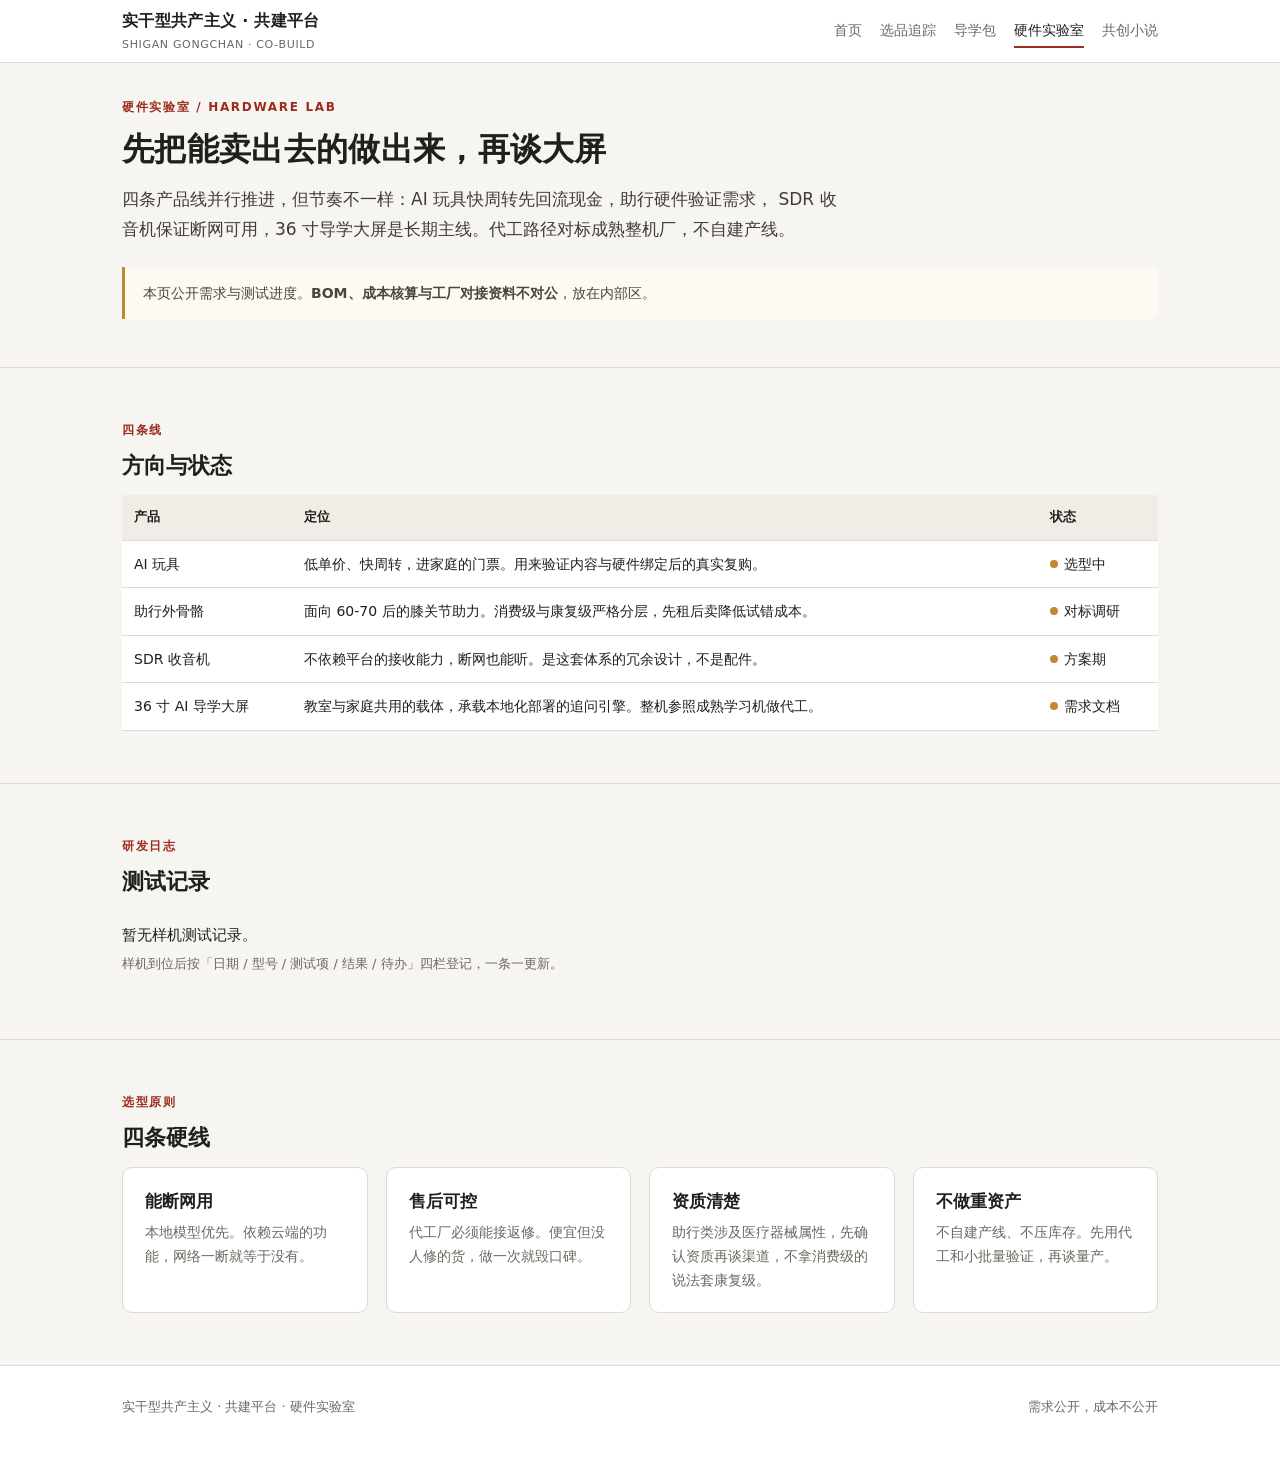
==== hardware-lab/index.html @ 9c9f32e4 "初始化站点集群：主官网 + 选品追踪 + 导学包 + 硬件实验室 + 共创小说" ====
<!doctype html>
<html lang="zh-CN">
<head>
<meta charset="utf-8">
<meta name="viewport" content="width=device-width, initial-scale=1">
<title>硬件实验室 · 实干型共产主义共建平台</title>
<meta name="description" content="自研硬件方向与样机测试日志：36 寸 AI 导学大屏、助行外骨骼、AI 玩具、SDR 收音机。">
<link rel="stylesheet" href="/assets/style.css">
</head>
<body>

<header class="topbar">
  <div class="topbar-inner">
    <a class="brand" href="/">实干型共产主义 · 共建平台<small>SHIGAN GONGCHAN · CO-BUILD</small></a>
    <nav class="nav">
      <a href="/">首页</a>
      <a href="/product-tracking/">选品追踪</a>
      <a href="/socratic-pbl/">导学包</a>
      <a href="/hardware-lab/" class="on">硬件实验室</a>
      <a href="/novel/">共创小说</a>
    </nav>
  </div>
</header>

<main>

<section class="tight">
  <div class="wrap">
    <p class="eyebrow">硬件实验室 / HARDWARE LAB</p>
    <h1>先把能卖出去的做出来，再谈大屏</h1>
    <p class="lede">
      四条产品线并行推进，但节奏不一样：AI 玩具快周转先回流现金，助行硬件验证需求，
      SDR 收音机保证断网可用，36 寸导学大屏是长期主线。代工路径对标成熟整机厂，不自建产线。
    </p>
    <p class="note soft">
      本页公开需求与测试进度。<strong>BOM、成本核算与工厂对接资料不对公</strong>，放在内部区。
    </p>
  </div>
</section>

<hr class="rule">

<section>
  <div class="wrap">
    <p class="eyebrow">四条线</p>
    <h2>方向与状态</h2>
    <table>
      <thead>
        <tr><th style="width:170px">产品</th><th>定位</th><th style="width:120px">状态</th></tr>
      </thead>
      <tbody>
        <tr>
          <td>AI 玩具</td>
          <td>低单价、快周转，进家庭的门票。用来验证内容与硬件绑定后的真实复购。</td>
          <td><span class="dot wait"></span>选型中</td>
        </tr>
        <tr>
          <td>助行外骨骼</td>
          <td>面向 60-70 后的膝关节助力。消费级与康复级严格分层，先租后卖降低试错成本。</td>
          <td><span class="dot wait"></span>对标调研</td>
        </tr>
        <tr>
          <td>SDR 收音机</td>
          <td>不依赖平台的接收能力，断网也能听。是这套体系的冗余设计，不是配件。</td>
          <td><span class="dot wait"></span>方案期</td>
        </tr>
        <tr>
          <td>36 寸 AI 导学大屏</td>
          <td>教室与家庭共用的载体，承载本地化部署的追问引擎。整机参照成熟学习机做代工。</td>
          <td><span class="dot wait"></span>需求文档</td>
        </tr>
      </tbody>
    </table>
  </div>
</section>

<hr class="rule">

<section>
  <div class="wrap">
    <p class="eyebrow">研发日志</p>
    <h2>测试记录</h2>
    <ul class="list">
      <li>
        暂无样机测试记录。
        <span class="k">样机到位后按「日期 / 型号 / 测试项 / 结果 / 待办」四栏登记，一条一更新。</span>
      </li>
    </ul>
  </div>
</section>

<hr class="rule">

<section>
  <div class="wrap">
    <p class="eyebrow">选型原则</p>
    <h2>四条硬线</h2>
    <div class="grid">
      <div class="card plain">
        <h3>能断网用</h3>
        <p>本地模型优先。依赖云端的功能，网络一断就等于没有。</p>
      </div>
      <div class="card plain">
        <h3>售后可控</h3>
        <p>代工厂必须能接返修。便宜但没人修的货，做一次就毁口碑。</p>
      </div>
      <div class="card plain">
        <h3>资质清楚</h3>
        <p>助行类涉及医疗器械属性，先确认资质再谈渠道，不拿消费级的说法套康复级。</p>
      </div>
      <div class="card plain">
        <h3>不做重资产</h3>
        <p>不自建产线、不压库存。先用代工和小批量验证，再谈量产。</p>
      </div>
    </div>
  </div>
</section>

</main>

<footer>
  <div class="wrap">
    <span>实干型共产主义 · 共建平台 · 硬件实验室</span>
    <span>需求公开，成本不公开</span>
  </div>
</footer>

</body>
</html>
---- assets/style.css ----
/* 实干型共产主义·共建平台 站点集群 共享样式 */
:root{
  --bg:#f7f5f1;
  --paper:#ffffff;
  --ink:#201f1d;
  --muted:#6d675f;
  --line:#e0d9ce;
  --accent:#9c2b1f;
  --green:#2f6b4f;
  --radius:10px;
  --max:1080px;
}
*{box-sizing:border-box;}
html{-webkit-text-size-adjust:100%;}
body{
  margin:0;
  background:var(--bg);
  color:var(--ink);
  font:16px/1.75 "PingFang SC","Microsoft YaHei","Source Han Sans SC","Hiragino Sans GB",system-ui,sans-serif;
}
a{color:var(--accent);text-decoration:none;}
a:hover{text-decoration:underline;}

/* 顶栏 */
.topbar{
  background:var(--paper);
  border-bottom:1px solid var(--line);
  position:sticky;top:0;z-index:20;
}
.topbar-inner{
  max-width:var(--max);margin:0 auto;padding:0 22px;
  display:flex;align-items:center;gap:26px;height:62px;flex-wrap:wrap;
}
.brand{font-weight:700;letter-spacing:.02em;color:var(--ink);font-size:16px;}
.brand small{display:block;font-weight:400;font-size:11px;color:var(--muted);letter-spacing:.06em;}
.nav{display:flex;gap:18px;flex-wrap:wrap;margin-left:auto;font-size:14px;}
.nav a{color:var(--muted);padding:4px 0;border-bottom:2px solid transparent;}
.nav a:hover{color:var(--ink);text-decoration:none;}
.nav a.on{color:var(--ink);border-bottom-color:var(--accent);}

/* 版心 */
.wrap{max-width:var(--max);margin:0 auto;padding:0 22px;}
section{padding:52px 0;}
section.tight{padding:34px 0;}
hr.rule{border:0;border-top:1px solid var(--line);margin:0;}

/* 标题 */
h1,h2,h3{font-family:"Songti SC","Source Han Serif SC","SimSun",serif;font-weight:600;line-height:1.35;margin:0 0 14px;}
h1{font-size:32px;letter-spacing:.01em;}
h2{font-size:22px;margin-top:0;}
h3{font-size:17px;font-family:inherit;font-weight:700;}
.eyebrow{
  font-size:12px;letter-spacing:.14em;color:var(--accent);
  text-transform:uppercase;margin:0 0 10px;font-weight:600;
}
.lede{font-size:17px;color:#403c36;margin:0 0 22px;max-width:720px;}

/* 首屏 */
.hero{
  background:var(--paper);
  border-bottom:1px solid var(--line);
  padding:64px 0 56px;
}
.hero h1{font-size:38px;max-width:820px;}
.hero .lede{font-size:18px;}

/* 卡片 */
.grid{display:grid;gap:18px;grid-template-columns:repeat(auto-fit,minmax(240px,1fr));}
.card{
  background:var(--paper);border:1px solid var(--line);border-radius:var(--radius);
  padding:22px 22px 20px;
}
.card:hover{border-color:#cfc6b7;}
.card h3{margin:0 0 8px;}
.card p{margin:0;color:var(--muted);font-size:14px;line-height:1.7;}
.card .go{display:inline-block;margin-top:14px;font-size:13px;color:var(--accent);}
.card.plain{cursor:default;}

/* 状态点 */
.dot{display:inline-block;width:8px;height:8px;border-radius:50%;margin-right:6px;vertical-align:1px;}
.dot.ok{background:var(--green);}
.dot.wait{background:#c08a2e;}

/* 标签 */
.tag{
  display:inline-block;font-size:11px;line-height:1;
  padding:5px 9px;border-radius:999px;border:1px solid var(--line);
  color:var(--muted);background:#fbfaf8;margin:0 6px 6px 0;white-space:nowrap;
}
.tag.hot{color:var(--accent);border-color:#e6c8c2;background:#fdf4f2;}
.tag.edu{color:var(--green);border-color:#c6dbcf;background:#f2f8f4;}

/* 列表 */
.list{list-style:none;padding:0;margin:0;}
.list li{padding:12px 0;border-bottom:1px solid var(--line);font-size:15px;}
.list li:last-child{border-bottom:0;}
.list .k{color:var(--muted);font-size:13px;display:block;margin-top:4px;}

/* 筛选栏 */
.filters{display:flex;gap:8px;flex-wrap:wrap;margin:0 0 26px;}
.chip{
  border:1px solid var(--line);background:var(--paper);color:var(--muted);
  font-size:13px;padding:7px 14px;border-radius:999px;cursor:pointer;
  font-family:inherit;
}
.chip:hover{border-color:#cfc6b7;color:var(--ink);}
.chip.on{background:var(--ink);border-color:var(--ink);color:#fff;}

/* 产品条目 */
.item{
  background:var(--paper);border:1px solid var(--line);border-radius:var(--radius);
  padding:20px 22px;margin-bottom:14px;
}
.item-head{display:flex;gap:12px;align-items:baseline;flex-wrap:wrap;}
.item-head h3{margin:0;font-size:17px;}
.price{font-size:14px;color:var(--accent);font-weight:600;margin-left:auto;}
.item p{margin:8px 0 0;color:#4a453f;font-size:14px;line-height:1.7;}
.item .meta{margin-top:10px;font-size:12px;color:var(--muted);}
.item .meta a{margin-right:12px;}

/* 表格 */
table{width:100%;border-collapse:collapse;font-size:14px;background:var(--paper);}
th,td{text-align:left;padding:11px 12px;border-bottom:1px solid var(--line);vertical-align:top;}
th{background:#f1ede6;font-weight:600;font-size:13px;}

/* 提示条 */
.note{
  border-left:3px solid var(--accent);background:#fdf7f5;
  padding:14px 18px;font-size:14px;color:#4a453f;border-radius:0 6px 6px 0;
}
.note.soft{border-left-color:#c08a2e;background:#fdfaf3;}

/* 页脚 */
footer{
  border-top:1px solid var(--line);background:var(--paper);
  padding:30px 0 40px;font-size:13px;color:var(--muted);
}
footer .wrap{display:flex;gap:16px;flex-wrap:wrap;justify-content:space-between;}

@media(max-width:720px){
  .hero h1{font-size:28px;}
  h1{font-size:25px;}
  .topbar-inner{height:auto;padding:12px 18px;gap:12px;}
  .nav{margin-left:0;}
  section{padding:36px 0;}
}
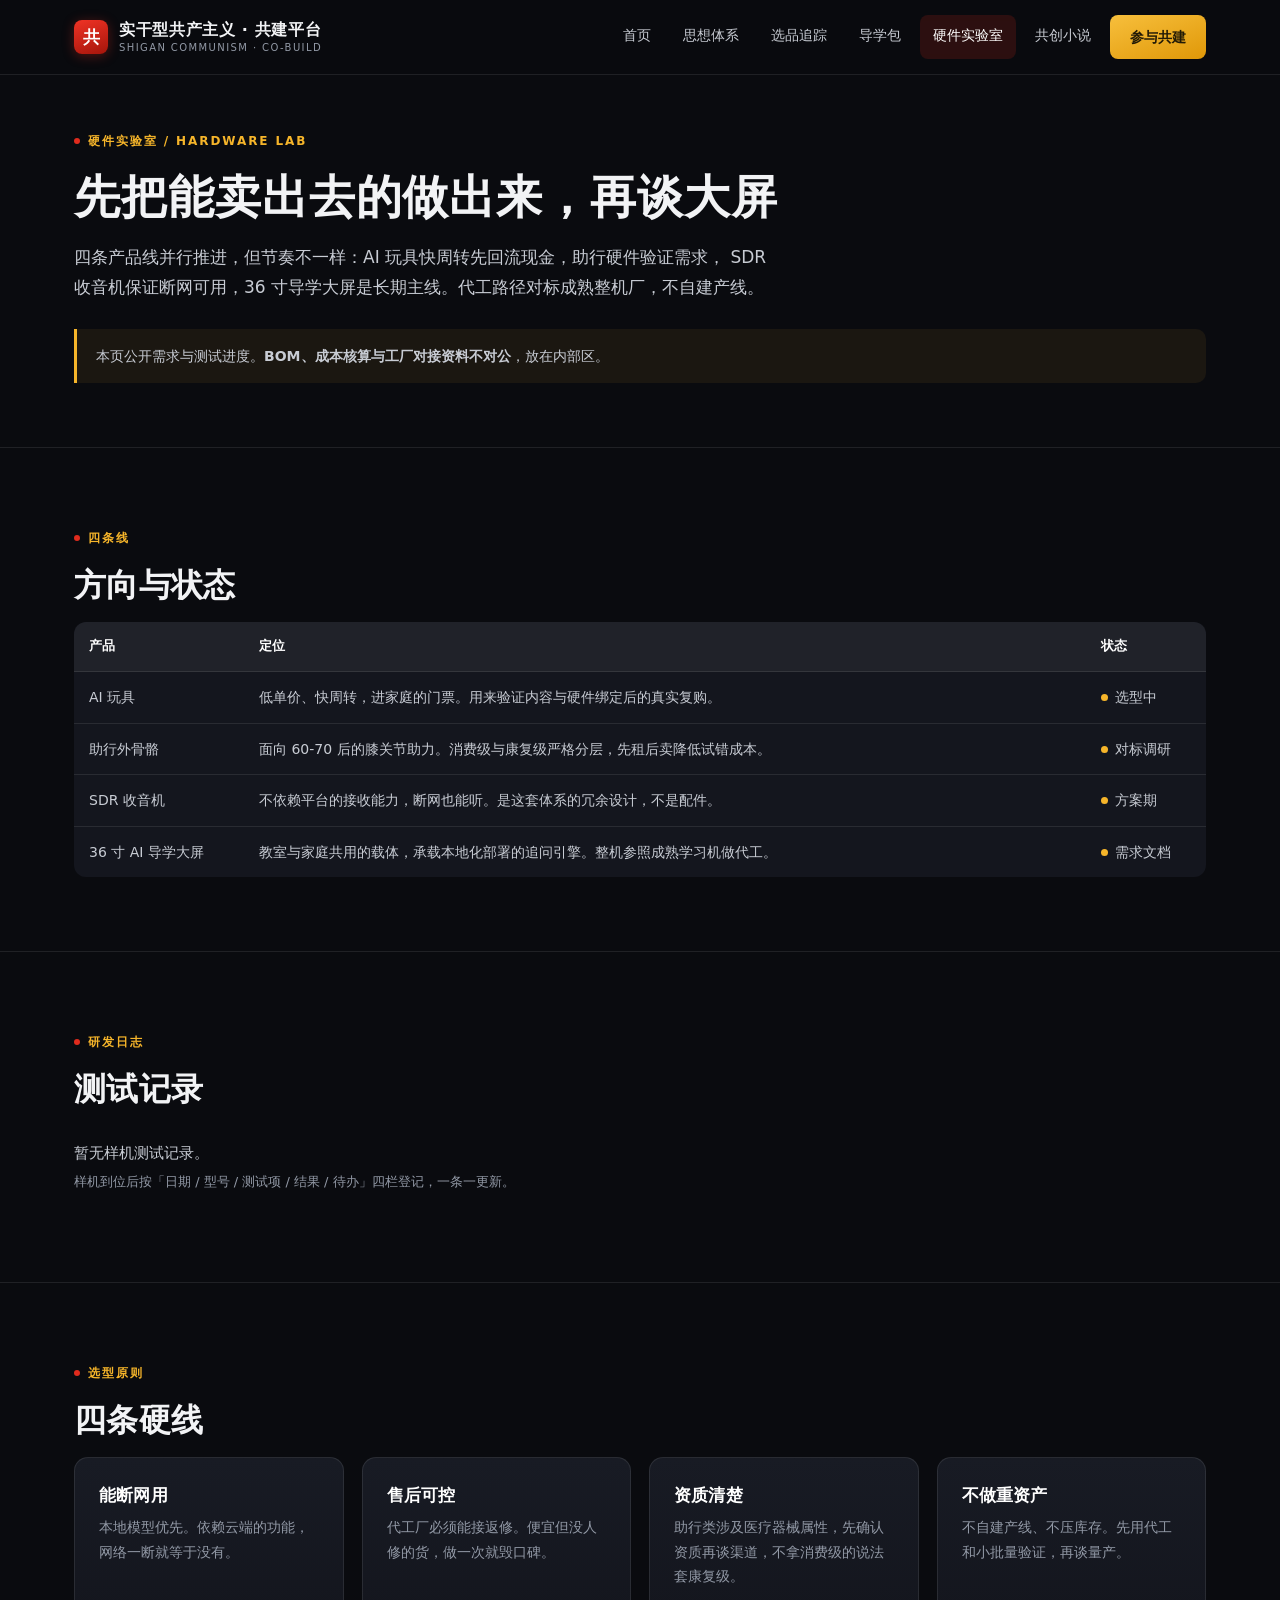
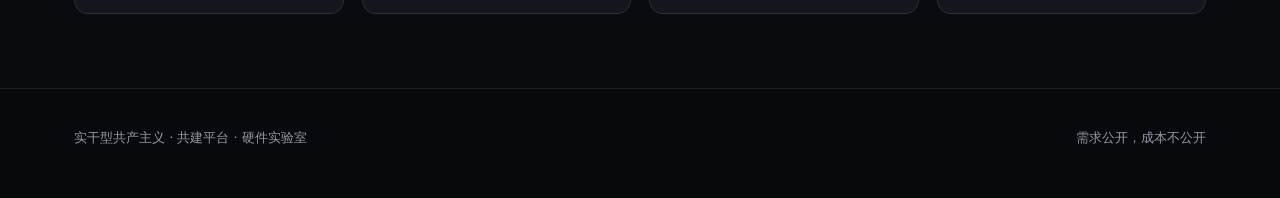
==== commit 82237f16: "首页按初版视觉语言重做：深色红金主题、思想体系脉络、七大支柱、口号式与实干型对照、共同体统计；内页顶栏统一" ====
--- a/hardware-lab/index.html
+++ b/hardware-lab/index.html
@@ -11,13 +11,18 @@
 
 <header class="topbar">
   <div class="topbar-inner">
-    <a class="brand" href="/">实干型共产主义 · 共建平台<small>SHIGAN GONGCHAN · CO-BUILD</small></a>
+    <a class="brand" href="/">
+      <span class="brand-mark">共</span>
+      <span class="brand-name">实干型共产主义 · 共建平台<small>SHIGAN COMMUNISM · CO-BUILD</small></span>
+    </a>
     <nav class="nav">
       <a href="/">首页</a>
+      <a href="/#thoughts">思想体系</a>
       <a href="/product-tracking/">选品追踪</a>
       <a href="/socratic-pbl/">导学包</a>
       <a href="/hardware-lab/" class="on">硬件实验室</a>
       <a href="/novel/">共创小说</a>
+      <a class="nav-cta" href="/#community">参与共建</a>
     </nav>
   </div>
 </header>
--- a/assets/style.css
+++ b/assets/style.css
@@ -1,146 +1,321 @@
-/* 实干型共产主义·共建平台 站点集群 共享样式 */
+/* 实干型共产主义 · 共建平台｜站点集群共享样式（深色·红金主题） */
 :root{
-  --bg:#f7f5f1;
-  --paper:#ffffff;
-  --ink:#201f1d;
-  --muted:#6d675f;
-  --line:#e0d9ce;
-  --accent:#9c2b1f;
-  --green:#2f6b4f;
-  --radius:10px;
-  --max:1080px;
+  --bg:#0a0b0f;
+  --bg-2:#101218;
+  --card:#14161e;
+  --card-2:#181b24;
+  --line:rgba(255,255,255,.09);
+  --line-2:rgba(255,255,255,.16);
+  --text:#f2f3f5;
+  --text-2:#c8ccd4;
+  --muted:#9299a6;
+  --red:#e02b1d;
+  --red-dim:#8e1d14;
+  --gold:#f6b52a;
+  --green:#3fae74;
+  --radius:14px;
+  --max:1180px;
 }
 *{box-sizing:border-box;}
-html{-webkit-text-size-adjust:100%;}
+html{-webkit-text-size-adjust:100%;scroll-behavior:smooth;}
 body{
   margin:0;
   background:var(--bg);
-  color:var(--ink);
+  color:var(--text);
   font:16px/1.75 "PingFang SC","Microsoft YaHei","Source Han Sans SC","Hiragino Sans GB",system-ui,sans-serif;
-}
-a{color:var(--accent);text-decoration:none;}
-a:hover{text-decoration:underline;}
-
-/* 顶栏 */
+  -webkit-font-smoothing:antialiased;
+}
+a{color:var(--gold);text-decoration:none;}
+a:hover{color:#ffd166;}
+
+/* ---------- 顶栏 ---------- */
 .topbar{
-  background:var(--paper);
+  background:rgba(10,11,15,.92);
   border-bottom:1px solid var(--line);
-  position:sticky;top:0;z-index:20;
+  position:sticky;top:0;z-index:30;
+  backdrop-filter:blur(12px);
 }
 .topbar-inner{
-  max-width:var(--max);margin:0 auto;padding:0 22px;
-  display:flex;align-items:center;gap:26px;height:62px;flex-wrap:wrap;
-}
-.brand{font-weight:700;letter-spacing:.02em;color:var(--ink);font-size:16px;}
-.brand small{display:block;font-weight:400;font-size:11px;color:var(--muted);letter-spacing:.06em;}
-.nav{display:flex;gap:18px;flex-wrap:wrap;margin-left:auto;font-size:14px;}
-.nav a{color:var(--muted);padding:4px 0;border-bottom:2px solid transparent;}
-.nav a:hover{color:var(--ink);text-decoration:none;}
-.nav a.on{color:var(--ink);border-bottom-color:var(--accent);}
-
-/* 版心 */
-.wrap{max-width:var(--max);margin:0 auto;padding:0 22px;}
-section{padding:52px 0;}
-section.tight{padding:34px 0;}
+  max-width:var(--max);margin:0 auto;padding:0 24px;
+  display:flex;align-items:center;gap:28px;height:74px;flex-wrap:wrap;
+}
+.brand{display:flex;align-items:center;gap:11px;color:var(--text);}
+.brand:hover{color:var(--text);}
+.brand-mark{
+  width:34px;height:34px;border-radius:8px;
+  background:linear-gradient(160deg,#f03325,#a5150b);
+  color:#fff;font-weight:800;font-size:17px;line-height:34px;text-align:center;
+  box-shadow:0 2px 12px rgba(224,43,29,.35);
+}
+.brand-name{font-weight:800;font-size:16px;letter-spacing:.04em;line-height:1.2;}
+.brand-name small{display:block;font-weight:400;font-size:10px;letter-spacing:.14em;color:var(--muted);margin-top:3px;}
+.nav{display:flex;gap:6px;flex-wrap:wrap;margin-left:auto;font-size:14px;}
+.nav a{
+  color:var(--text-2);padding:8px 13px;border-radius:8px;
+  transition:color .15s,background .15s;
+}
+.nav a:hover{color:#fff;background:rgba(255,255,255,.06);}
+.nav a.on{color:#fff;background:rgba(224,43,29,.16);}
+.nav-cta{
+  background:linear-gradient(160deg,#f7bf3c,#e09808);
+  color:#221a06 !important;font-weight:700;
+  padding:10px 20px !important;border-radius:10px;
+}
+.nav-cta:hover{background:linear-gradient(160deg,#ffd166,#f0a800) !important;color:#221a06 !important;}
+
+/* ---------- 版心 ---------- */
+.wrap{max-width:var(--max);margin:0 auto;padding:0 24px;}
+section{padding:74px 0;}
+section.tight{padding:50px 0;}
 hr.rule{border:0;border-top:1px solid var(--line);margin:0;}
-
-/* 标题 */
-h1,h2,h3{font-family:"Songti SC","Source Han Serif SC","SimSun",serif;font-weight:600;line-height:1.35;margin:0 0 14px;}
-h1{font-size:32px;letter-spacing:.01em;}
-h2{font-size:22px;margin-top:0;}
-h3{font-size:17px;font-family:inherit;font-weight:700;}
+.mesh{
+  background:
+    radial-gradient(900px 420px at 8% -10%, rgba(224,43,29,.28), transparent 70%),
+    radial-gradient(760px 380px at 92% 0%, rgba(246,181,42,.16), transparent 72%),
+    linear-gradient(180deg,#0d0f15 0%,#0a0b0f 100%);
+}
+
+/* ---------- 标题 ---------- */
+h1,h2,h3{margin:0 0 16px;line-height:1.3;font-weight:800;letter-spacing:.01em;}
+h1{font-size:46px;letter-spacing:.02em;}
+h2{font-size:32px;}
+h3{font-size:17px;}
 .eyebrow{
-  font-size:12px;letter-spacing:.14em;color:var(--accent);
-  text-transform:uppercase;margin:0 0 10px;font-weight:600;
-}
-.lede{font-size:17px;color:#403c36;margin:0 0 22px;max-width:720px;}
-
-/* 首屏 */
-.hero{
-  background:var(--paper);
-  border-bottom:1px solid var(--line);
-  padding:64px 0 56px;
-}
-.hero h1{font-size:38px;max-width:820px;}
-.hero .lede{font-size:18px;}
-
-/* 卡片 */
-.grid{display:grid;gap:18px;grid-template-columns:repeat(auto-fit,minmax(240px,1fr));}
+  display:inline-flex;align-items:center;gap:8px;
+  font-size:12px;letter-spacing:.16em;color:var(--gold);
+  margin:0 0 16px;font-weight:700;text-transform:uppercase;
+}
+.eyebrow::before{content:"";width:6px;height:6px;border-radius:50%;background:var(--red);}
+.lede{font-size:17px;color:var(--text-2);margin:0 0 26px;max-width:700px;}
+.center{text-align:center;}
+.center .lede{margin-left:auto;margin-right:auto;}
+.red{color:var(--red);}
+.gold{color:var(--gold);}
+
+/* ---------- 按钮 ---------- */
+.btn{
+  display:inline-flex;align-items:center;gap:8px;
+  padding:13px 26px;border-radius:10px;font-weight:700;font-size:15px;
+  border:1px solid transparent;cursor:pointer;font-family:inherit;
+  transition:transform .12s,background .15s,border-color .15s;
+}
+.btn:hover{transform:translateY(-1px);}
+.btn-red{background:linear-gradient(160deg,#ee3524,#b3160b);color:#fff;box-shadow:0 6px 22px rgba(224,43,29,.32);}
+.btn-red:hover{color:#fff;background:linear-gradient(160deg,#ff4a38,#cf1c0e);}
+.btn-ghost{background:rgba(255,255,255,.04);border-color:var(--line-2);color:var(--text);}
+.btn-ghost:hover{color:#fff;border-color:rgba(255,255,255,.34);background:rgba(255,255,255,.08);}
+.btn-gold{background:linear-gradient(160deg,#f7bf3c,#e09808);color:#221a06;}
+.btn-gold:hover{color:#221a06;}
+
+/* ---------- 首屏 ---------- */
+.hero{padding:88px 0 72px;border-bottom:1px solid var(--line);}
+.hero-badge{
+  display:inline-flex;align-items:center;gap:9px;
+  border:1px solid rgba(224,43,29,.45);background:rgba(224,43,29,.1);
+  color:#ff8a7d;font-size:12px;letter-spacing:.14em;font-weight:700;
+  padding:7px 15px;border-radius:999px;margin-bottom:26px;
+}
+.hero-badge::before{content:"";width:6px;height:6px;border-radius:50%;background:var(--red);}
+.hero h1{font-size:52px;max-width:760px;}
+.hero .lede{font-size:18px;max-width:560px;}
+.hero-actions{display:flex;gap:14px;flex-wrap:wrap;margin-top:8px;}
+.hero-grid{display:grid;grid-template-columns:1.15fr .85fr;gap:56px;align-items:start;}
+@media(max-width:980px){.hero-grid{grid-template-columns:1fr;gap:36px;}}
+
+/* 思想体系脉络面板 */
+.panel{
+  background:linear-gradient(180deg,var(--card-2),var(--card));
+  border:1px solid var(--line);border-radius:18px;padding:24px;
+}
+.panel-title{display:flex;align-items:center;gap:9px;font-size:13px;color:var(--text-2);margin:0 0 16px;font-weight:700;letter-spacing:.06em;}
+.panel-title::before{content:"";width:7px;height:7px;border-radius:50%;background:var(--gold);}
+.vec{
+  display:flex;align-items:center;gap:14px;
+  padding:14px 16px;border-radius:12px;background:rgba(255,255,255,.035);
+  border:1px solid var(--line);margin-bottom:10px;
+  transition:background .15s,border-color .15s;
+}
+.vec:hover{background:rgba(255,255,255,.07);border-color:var(--line-2);}
+.vec:last-child{margin-bottom:0;}
+.vec-char{
+  width:38px;height:38px;flex:0 0 38px;border-radius:9px;
+  display:flex;align-items:center;justify-content:center;
+  font-size:17px;font-weight:800;color:#fff;
+}
+.c-red{background:linear-gradient(160deg,#f03325,#a5150b);}
+.c-blue{background:linear-gradient(160deg,#2f9fd0,#15618f);}
+.c-gold{background:linear-gradient(160deg,#f7bf3c,#d78f06);color:#221a06 !important;}
+.c-green{background:linear-gradient(160deg,#45c281,#1f7d4f);}
+.c-purple{background:linear-gradient(160deg,#8d7bf0,#5140b0);}
+.c-orange{background:linear-gradient(160deg,#f0983c,#bf6108);}
+.vec-body{min-width:0;}
+.vec-body b{display:block;font-size:15px;font-weight:700;color:#fff;line-height:1.4;}
+.vec-body span{display:block;font-size:12.5px;color:var(--muted);margin-top:3px;}
+.vec-arrow{margin-left:auto;color:var(--muted);font-size:12px;}
+
+/* ---------- 卡片 ---------- */
+.grid{display:grid;gap:18px;grid-template-columns:repeat(auto-fit,minmax(250px,1fr));}
 .card{
-  background:var(--paper);border:1px solid var(--line);border-radius:var(--radius);
-  padding:22px 22px 20px;
-}
-.card:hover{border-color:#cfc6b7;}
-.card h3{margin:0 0 8px;}
-.card p{margin:0;color:var(--muted);font-size:14px;line-height:1.7;}
-.card .go{display:inline-block;margin-top:14px;font-size:13px;color:var(--accent);}
+  background:linear-gradient(180deg,var(--card-2),var(--card));
+  border:1px solid var(--line);border-radius:var(--radius);
+  padding:26px 24px 24px;transition:border-color .15s,transform .15s;
+}
+.card:hover{border-color:var(--line-2);transform:translateY(-2px);}
+.card h3{margin:0 0 9px;color:#fff;}
+.card p{margin:0;color:var(--muted);font-size:14px;line-height:1.75;}
+.card .go{display:inline-block;margin-top:16px;font-size:13px;font-weight:700;color:var(--gold);}
 .card.plain{cursor:default;}
-
-/* 状态点 */
-.dot{display:inline-block;width:8px;height:8px;border-radius:50%;margin-right:6px;vertical-align:1px;}
+a.card{display:block;color:inherit;}
+a.card:hover{color:inherit;}
+
+/* ---------- 对照 ---------- */
+.vs{display:grid;grid-template-columns:1fr 1fr;gap:20px;}
+@media(max-width:860px){.vs{grid-template-columns:1fr;}}
+.vs-col{
+  border-radius:16px;padding:30px 28px;border:1px solid var(--line);
+  background:linear-gradient(180deg,var(--card-2),var(--card));
+}
+.vs-col.bad{opacity:.72;}
+.vs-col.good{
+  border-color:rgba(246,181,42,.42);
+  background:linear-gradient(180deg,rgba(246,181,42,.1),rgba(246,181,42,.02));
+}
+.vs-tag{
+  display:inline-flex;align-items:center;gap:8px;font-size:12px;font-weight:700;
+  padding:6px 13px;border-radius:999px;margin-bottom:20px;letter-spacing:.06em;
+}
+.vs-tag.bad{background:rgba(255,255,255,.07);color:var(--muted);border:1px solid var(--line);}
+.vs-tag.good{background:rgba(246,181,42,.16);color:var(--gold);border:1px solid rgba(246,181,42,.4);}
+.vs-col h3{font-size:22px;margin:0 0 18px;}
+.vs-col.bad h3{color:#b9bec8;}
+.vs-col.good h3{color:#fff;}
+.vs-list{list-style:none;padding:0;margin:0;}
+.vs-list li{display:flex;gap:11px;font-size:14px;color:var(--text-2);padding:9px 0;align-items:flex-start;}
+.vs-list .mk{flex:0 0 18px;font-size:14px;line-height:1.6;}
+.mk-x{color:#6b7280;}
+.mk-v{color:var(--gold);}
+
+/* ---------- 七大支柱 ---------- */
+.pillars{display:grid;grid-template-columns:repeat(auto-fit,minmax(280px,1fr));gap:18px;counter-reset:p 0;}
+.pillar{
+  position:relative;overflow:hidden;
+  background:linear-gradient(180deg,var(--card-2),var(--card));
+  border:1px solid var(--line);border-radius:var(--radius);
+  padding:26px 24px;transition:border-color .15s,transform .15s;
+}
+.pillar:hover{border-color:var(--line-2);transform:translateY(-2px);}
+.pillar .num{
+  position:absolute;right:14px;top:2px;
+  font-size:78px;font-weight:900;line-height:1;
+  color:rgba(255,255,255,.055);letter-spacing:-.03em;pointer-events:none;
+}
+.pillar .vec-char{margin-bottom:16px;}
+.pillar h3{margin:0 0 8px;font-size:18px;color:#fff;}
+.pillar p{margin:0;color:var(--muted);font-size:13.5px;line-height:1.7;}
+.pillar .more{display:inline-block;margin-top:14px;font-size:12.5px;color:var(--gold);}
+
+/* ---------- 统计 / 共同体 ---------- */
+.band{
+  border-radius:20px;padding:44px 40px;
+  border:1px solid var(--line);
+  background:
+    radial-gradient(700px 300px at 0% 0%, rgba(224,43,29,.18), transparent 65%),
+    radial-gradient(600px 300px at 100% 100%, rgba(246,181,42,.12), transparent 65%),
+    linear-gradient(180deg,#151821,#0e1016);
+  display:grid;grid-template-columns:1.1fr .9fr;gap:44px;align-items:center;
+}
+@media(max-width:900px){.band{grid-template-columns:1fr;gap:30px;}}
+.band h2{font-size:30px;margin:0 0 14px;}
+.band h2 .gold{display:inline;}
+.band p{color:var(--text-2);font-size:14.5px;margin:0 0 22px;max-width:460px;}
+.band-actions{display:flex;gap:12px;flex-wrap:wrap;}
+.stats{display:grid;grid-template-columns:repeat(3,1fr);gap:12px;}
+@media(max-width:620px){.stats{grid-template-columns:1fr;}}
+.stat{
+  border:1px solid var(--line);border-radius:12px;
+  background:rgba(255,255,255,.035);padding:18px 16px;text-align:center;
+}
+.stat .k{font-size:11px;color:var(--muted);letter-spacing:.08em;display:block;margin-bottom:6px;}
+.stat .v{font-size:28px;font-weight:900;color:#fff;line-height:1.15;}
+.stat .v small{font-size:12px;font-weight:600;color:var(--muted);margin-left:3px;}
+.stat .s{display:block;font-size:11.5px;color:var(--muted);margin-top:5px;}
+
+/* ---------- 状态点 / 标签 ---------- */
+.dot{display:inline-block;width:7px;height:7px;border-radius:50%;margin-right:7px;vertical-align:1px;}
 .dot.ok{background:var(--green);}
-.dot.wait{background:#c08a2e;}
-
-/* 标签 */
+.dot.wait{background:var(--gold);}
 .tag{
   display:inline-block;font-size:11px;line-height:1;
-  padding:5px 9px;border-radius:999px;border:1px solid var(--line);
-  color:var(--muted);background:#fbfaf8;margin:0 6px 6px 0;white-space:nowrap;
-}
-.tag.hot{color:var(--accent);border-color:#e6c8c2;background:#fdf4f2;}
-.tag.edu{color:var(--green);border-color:#c6dbcf;background:#f2f8f4;}
-
-/* 列表 */
+  padding:6px 10px;border-radius:999px;border:1px solid var(--line);
+  color:var(--muted);background:rgba(255,255,255,.04);margin:0 6px 6px 0;white-space:nowrap;
+}
+.tag.hot{color:#ff8a7d;border-color:rgba(224,43,29,.4);background:rgba(224,43,29,.12);}
+.tag.edu{color:#7fd4a3;border-color:rgba(63,174,116,.36);background:rgba(63,174,116,.12);}
+
+/* ---------- 列表 ---------- */
 .list{list-style:none;padding:0;margin:0;}
-.list li{padding:12px 0;border-bottom:1px solid var(--line);font-size:15px;}
+.list li{padding:14px 0;border-bottom:1px solid var(--line);font-size:15px;color:var(--text-2);}
 .list li:last-child{border-bottom:0;}
-.list .k{color:var(--muted);font-size:13px;display:block;margin-top:4px;}
-
-/* 筛选栏 */
-.filters{display:flex;gap:8px;flex-wrap:wrap;margin:0 0 26px;}
+.list .k{color:var(--muted);font-size:13px;display:block;margin-top:5px;}
+.list li > a{font-weight:600;}
+
+/* ---------- 筛选 ---------- */
+.filters{display:flex;gap:8px;flex-wrap:wrap;margin:0 0 16px;}
 .chip{
-  border:1px solid var(--line);background:var(--paper);color:var(--muted);
-  font-size:13px;padding:7px 14px;border-radius:999px;cursor:pointer;
-  font-family:inherit;
-}
-.chip:hover{border-color:#cfc6b7;color:var(--ink);}
-.chip.on{background:var(--ink);border-color:var(--ink);color:#fff;}
-
-/* 产品条目 */
+  border:1px solid var(--line);background:rgba(255,255,255,.04);color:var(--text-2);
+  font-size:13px;padding:8px 15px;border-radius:999px;cursor:pointer;
+  font-family:inherit;transition:all .15s;
+}
+.chip:hover{border-color:var(--line-2);color:#fff;}
+.chip.on{background:linear-gradient(160deg,#ee3524,#b3160b);border-color:transparent;color:#fff;font-weight:700;}
+
+/* ---------- 产品条目 ---------- */
 .item{
-  background:var(--paper);border:1px solid var(--line);border-radius:var(--radius);
-  padding:20px 22px;margin-bottom:14px;
-}
+  background:linear-gradient(180deg,var(--card-2),var(--card));
+  border:1px solid var(--line);border-radius:var(--radius);
+  padding:24px 26px;margin-bottom:14px;
+}
+.item:hover{border-color:var(--line-2);}
 .item-head{display:flex;gap:12px;align-items:baseline;flex-wrap:wrap;}
-.item-head h3{margin:0;font-size:17px;}
-.price{font-size:14px;color:var(--accent);font-weight:600;margin-left:auto;}
-.item p{margin:8px 0 0;color:#4a453f;font-size:14px;line-height:1.7;}
-.item .meta{margin-top:10px;font-size:12px;color:var(--muted);}
+.item-head h3{margin:0;font-size:18px;color:#fff;}
+.price{font-size:14px;color:var(--gold);font-weight:700;margin-left:auto;white-space:nowrap;}
+.item p{margin:10px 0 0;color:var(--text-2);font-size:14px;line-height:1.75;}
+.item .verdict{margin-top:12px;padding:12px 14px;border-radius:10px;background:rgba(246,181,42,.07);border-left:2px solid var(--gold);color:var(--text-2);font-size:13.5px;}
+.item .verdict b{color:#fff;}
+.item .meta{margin-top:14px;font-size:12px;color:var(--muted);}
 .item .meta a{margin-right:12px;}
 
-/* 表格 */
-table{width:100%;border-collapse:collapse;font-size:14px;background:var(--paper);}
-th,td{text-align:left;padding:11px 12px;border-bottom:1px solid var(--line);vertical-align:top;}
-th{background:#f1ede6;font-weight:600;font-size:13px;}
-
-/* 提示条 */
+/* ---------- 表格 ---------- */
+table{width:100%;border-collapse:collapse;font-size:14px;background:var(--card);border-radius:12px;overflow:hidden;}
+th,td{text-align:left;padding:13px 15px;border-bottom:1px solid var(--line);vertical-align:top;color:var(--text-2);}
+th{background:rgba(255,255,255,.05);font-weight:700;font-size:13px;color:#fff;}
+tr:last-child td{border-bottom:0;}
+
+/* ---------- 提示条 ---------- */
 .note{
-  border-left:3px solid var(--accent);background:#fdf7f5;
-  padding:14px 18px;font-size:14px;color:#4a453f;border-radius:0 6px 6px 0;
-}
-.note.soft{border-left-color:#c08a2e;background:#fdfaf3;}
-
-/* 页脚 */
+  border-left:3px solid var(--red);background:rgba(224,43,29,.08);
+  padding:15px 19px;font-size:14px;color:var(--text-2);border-radius:0 10px 10px 0;
+}
+.note.soft{border-left-color:var(--gold);background:rgba(246,181,42,.07);}
+.note b{color:#fff;}
+
+/* ---------- 页脚 ---------- */
 footer{
-  border-top:1px solid var(--line);background:var(--paper);
-  padding:30px 0 40px;font-size:13px;color:var(--muted);
-}
-footer .wrap{display:flex;gap:16px;flex-wrap:wrap;justify-content:space-between;}
-
-@media(max-width:720px){
-  .hero h1{font-size:28px;}
-  h1{font-size:25px;}
-  .topbar-inner{height:auto;padding:12px 18px;gap:12px;}
-  .nav{margin-left:0;}
-  section{padding:36px 0;}
-}
+  border-top:1px solid var(--line);background:#08090c;
+  padding:38px 0 48px;font-size:13px;color:var(--muted);
+}
+footer .wrap{display:flex;gap:18px;flex-wrap:wrap;justify-content:space-between;align-items:center;}
+.foot-brand{display:flex;align-items:center;gap:10px;color:var(--text-2);font-weight:600;}
+
+/* ---------- 响应式 ---------- */
+@media(max-width:860px){
+  .hero h1{font-size:34px;}
+  h1{font-size:28px;}
+  h2{font-size:24px;}
+  .topbar-inner{height:auto;padding:13px 18px;gap:14px;}
+  .nav{margin-left:0;font-size:13px;}
+  .nav a{padding:7px 10px;}
+  section{padding:50px 0;}
+  .hero{padding:58px 0 48px;}
+  .band{padding:30px 24px;}
+}
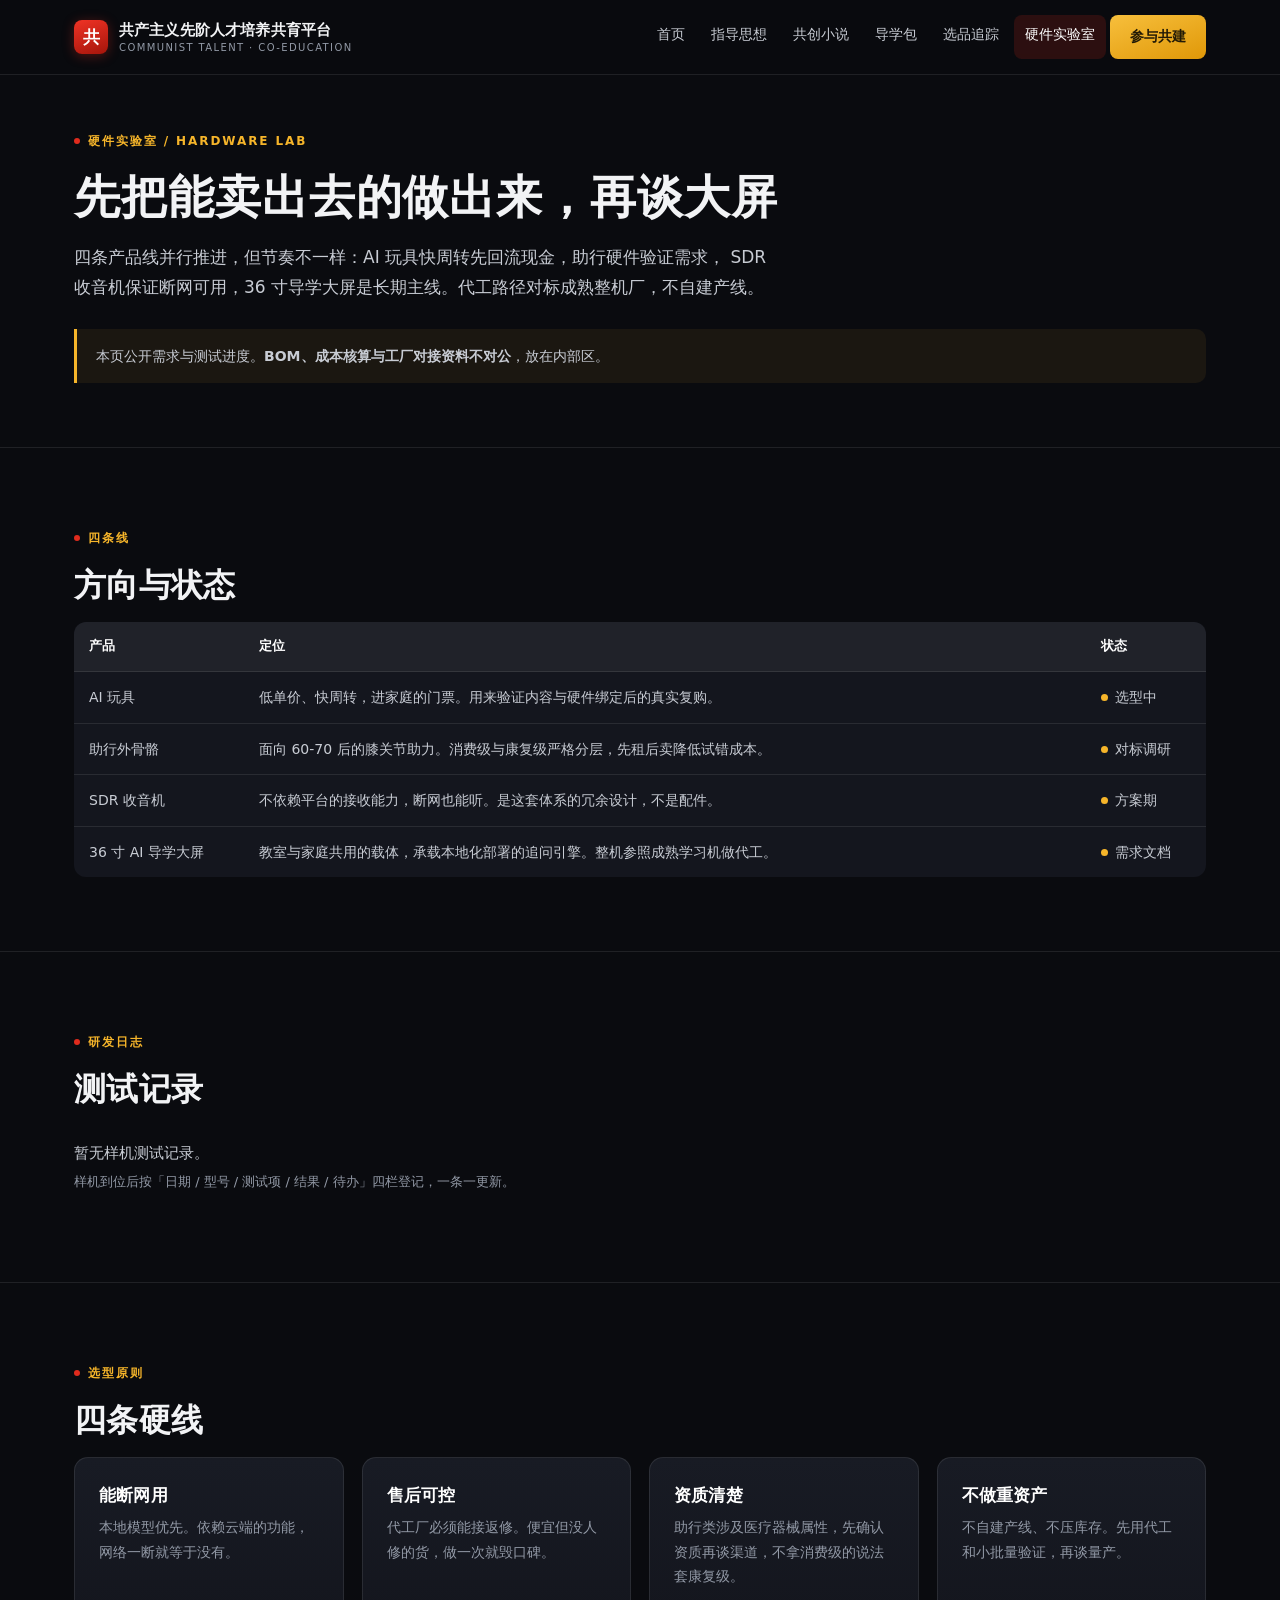
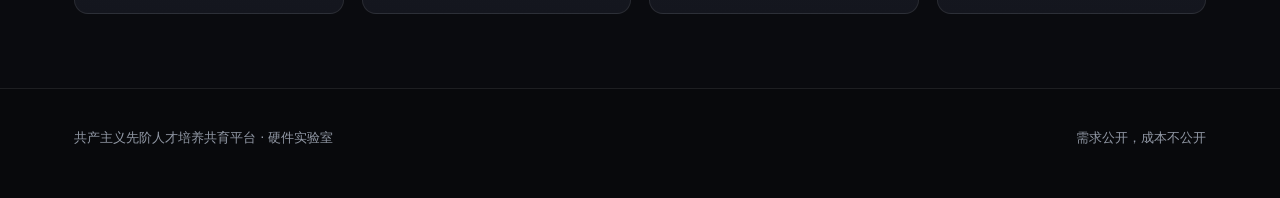
==== commit c8154b53: "改名与导航口径：品牌改为共产主义先阶人才培养共育平台；思想体系改称指导思想；导航按思想性排序（指导思想-共创小说-导学包-选品追踪-硬件实验室）" ====
--- a/hardware-lab/index.html
+++ b/hardware-lab/index.html
@@ -3,7 +3,7 @@
 <head>
 <meta charset="utf-8">
 <meta name="viewport" content="width=device-width, initial-scale=1">
-<title>硬件实验室 · 实干型共产主义共建平台</title>
+<title>硬件实验室 · 共产主义先阶人才培养共育平台</title>
 <meta name="description" content="自研硬件方向与样机测试日志：36 寸 AI 导学大屏、助行外骨骼、AI 玩具、SDR 收音机。">
 <link rel="stylesheet" href="/assets/style.css">
 </head>
@@ -13,15 +13,15 @@
   <div class="topbar-inner">
     <a class="brand" href="/">
       <span class="brand-mark">共</span>
-      <span class="brand-name">实干型共产主义 · 共建平台<small>SHIGAN COMMUNISM · CO-BUILD</small></span>
+      <span class="brand-name">共产主义先阶人才培养共育平台<small>COMMUNIST TALENT · CO-EDUCATION</small></span>
     </a>
     <nav class="nav">
       <a href="/">首页</a>
-      <a href="/#thoughts">思想体系</a>
+      <a href="/#thoughts">指导思想</a>
+      <a href="/novel/">共创小说</a>
+      <a href="/socratic-pbl/">导学包</a>
       <a href="/product-tracking/">选品追踪</a>
-      <a href="/socratic-pbl/">导学包</a>
       <a href="/hardware-lab/" class="on">硬件实验室</a>
-      <a href="/novel/">共创小说</a>
       <a class="nav-cta" href="/#community">参与共建</a>
     </nav>
   </div>
@@ -125,7 +125,7 @@
 
 <footer>
   <div class="wrap">
-    <span>实干型共产主义 · 共建平台 · 硬件实验室</span>
+    <span>共产主义先阶人才培养共育平台 · 硬件实验室</span>
     <span>需求公开，成本不公开</span>
   </div>
 </footer>
--- a/assets/style.css
+++ b/assets/style.css
@@ -39,7 +39,7 @@
   max-width:var(--max);margin:0 auto;padding:0 24px;
   display:flex;align-items:center;gap:28px;height:74px;flex-wrap:wrap;
 }
-.brand{display:flex;align-items:center;gap:11px;color:var(--text);}
+.brand{display:flex;align-items:center;gap:11px;color:var(--text);white-space:nowrap;}
 .brand:hover{color:var(--text);}
 .brand-mark{
   width:34px;height:34px;border-radius:8px;
@@ -47,11 +47,11 @@
   color:#fff;font-weight:800;font-size:17px;line-height:34px;text-align:center;
   box-shadow:0 2px 12px rgba(224,43,29,.35);
 }
-.brand-name{font-weight:800;font-size:16px;letter-spacing:.04em;line-height:1.2;}
+.brand-name{font-weight:800;font-size:15px;letter-spacing:.01em;line-height:1.2;}
 .brand-name small{display:block;font-weight:400;font-size:10px;letter-spacing:.14em;color:var(--muted);margin-top:3px;}
-.nav{display:flex;gap:6px;flex-wrap:wrap;margin-left:auto;font-size:14px;}
+.nav{display:flex;gap:4px;flex-wrap:wrap;margin-left:auto;font-size:13.5px;}
 .nav a{
-  color:var(--text-2);padding:8px 13px;border-radius:8px;
+  color:var(--text-2);padding:8px 11px;border-radius:8px;
   transition:color .15s,background .15s;
 }
 .nav a:hover{color:#fff;background:rgba(255,255,255,.06);}
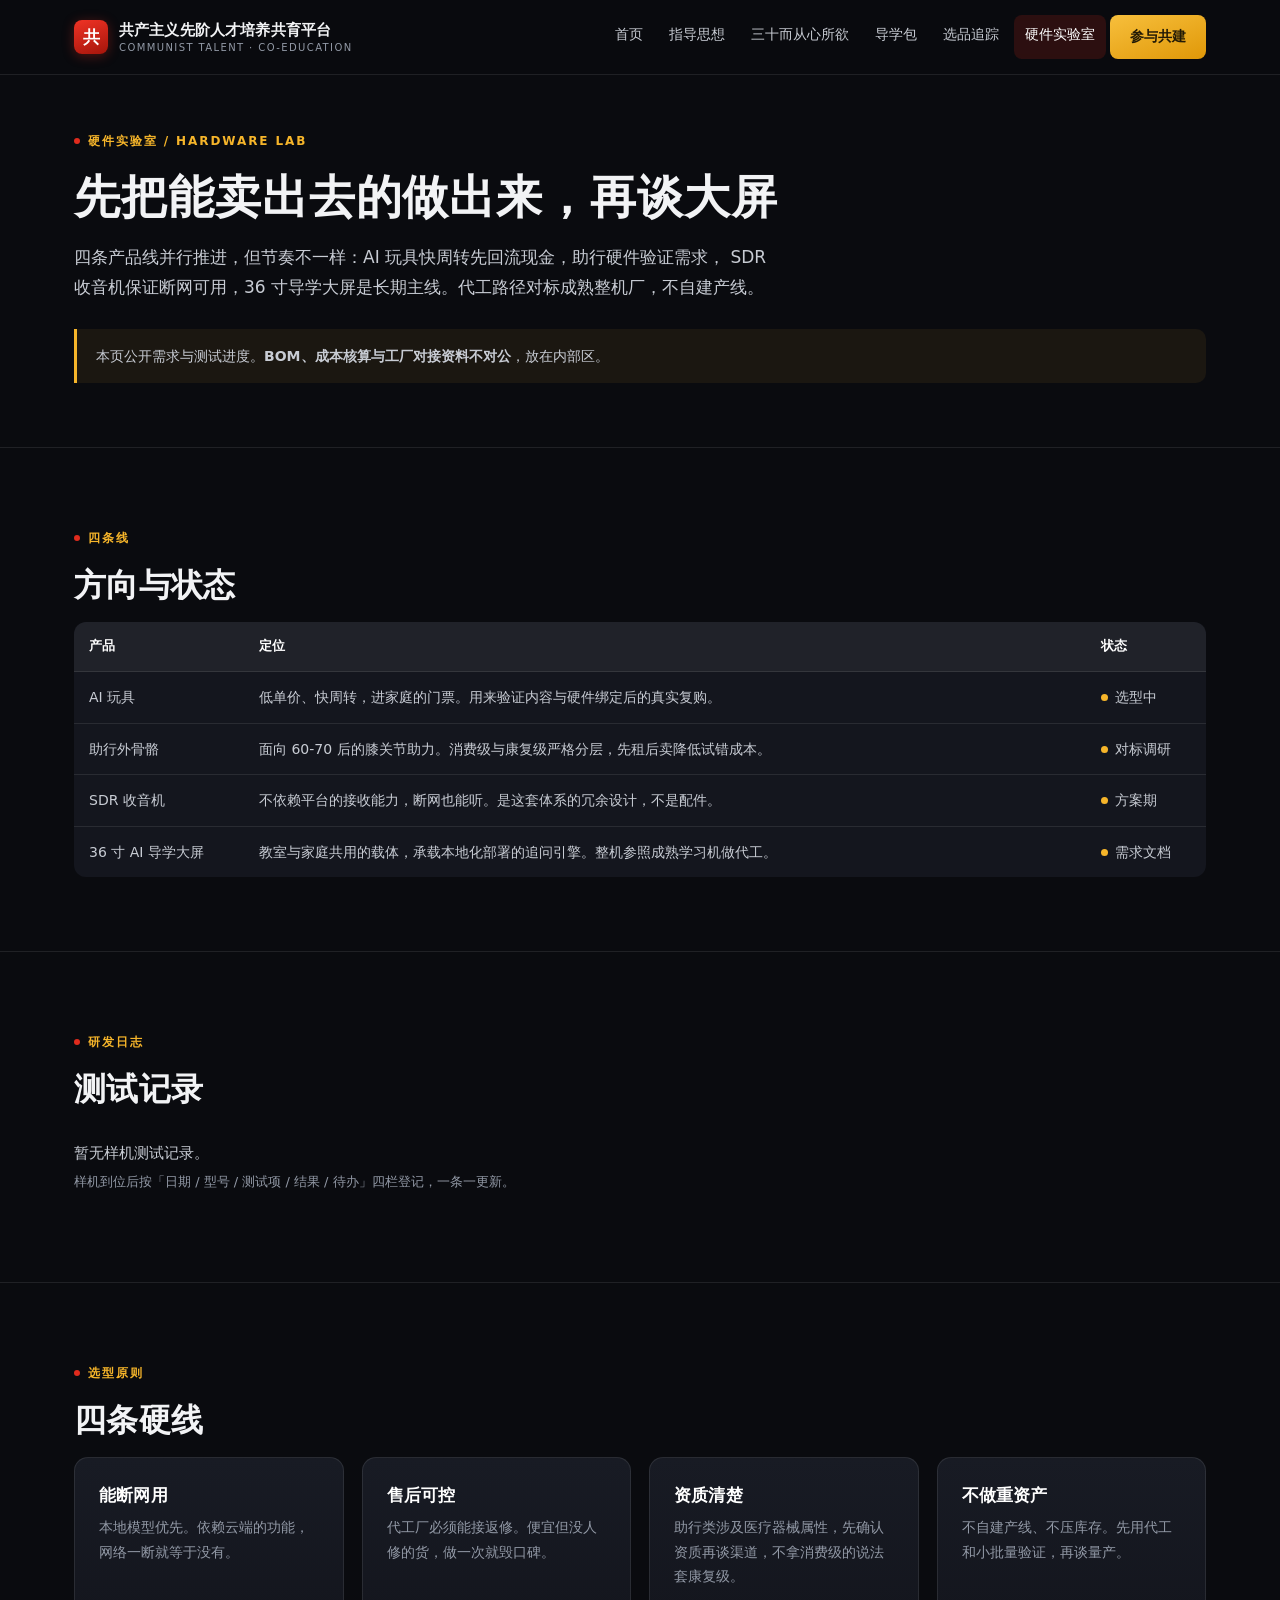
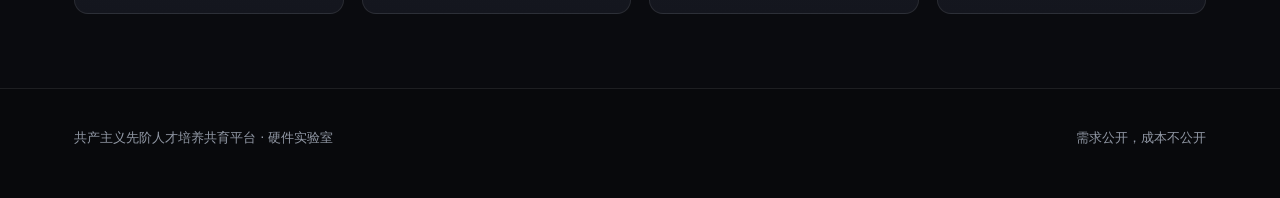
==== commit 1dc8e445: "首页大标题补建设二字；对照区改为不自评、只列标准，增韦伯一句；导航与入口改用小说名" ====
--- a/hardware-lab/index.html
+++ b/hardware-lab/index.html
@@ -18,7 +18,7 @@
     <nav class="nav">
       <a href="/">首页</a>
       <a href="/#thoughts">指导思想</a>
-      <a href="/novel/">共创小说</a>
+      <a href="/novel/">三十而从心所欲</a>
       <a href="/socratic-pbl/">导学包</a>
       <a href="/product-tracking/">选品追踪</a>
       <a href="/hardware-lab/" class="on">硬件实验室</a>
--- a/assets/style.css
+++ b/assets/style.css
@@ -89,6 +89,7 @@
 .lede{font-size:17px;color:var(--text-2);margin:0 0 26px;max-width:700px;}
 .center{text-align:center;}
 .center .lede{margin-left:auto;margin-right:auto;}
+.aside{font-size:14.5px;color:var(--muted);max-width:660px;margin:-14px auto 30px;line-height:1.85;}
 .red{color:var(--red);}
 .gold{color:var(--gold);}
 
@@ -194,6 +195,7 @@
 .vs-list .mk{flex:0 0 18px;font-size:14px;line-height:1.6;}
 .mk-x{color:#6b7280;}
 .mk-v{color:var(--gold);}
+.vs-note{font-size:12.5px;color:var(--muted);margin:18px 0 0;padding-top:16px;border-top:1px solid rgba(255,255,255,.08);line-height:1.7;}
 
 /* ---------- 七大支柱 ---------- */
 .pillars{display:grid;grid-template-columns:repeat(auto-fit,minmax(280px,1fr));gap:18px;counter-reset:p 0;}
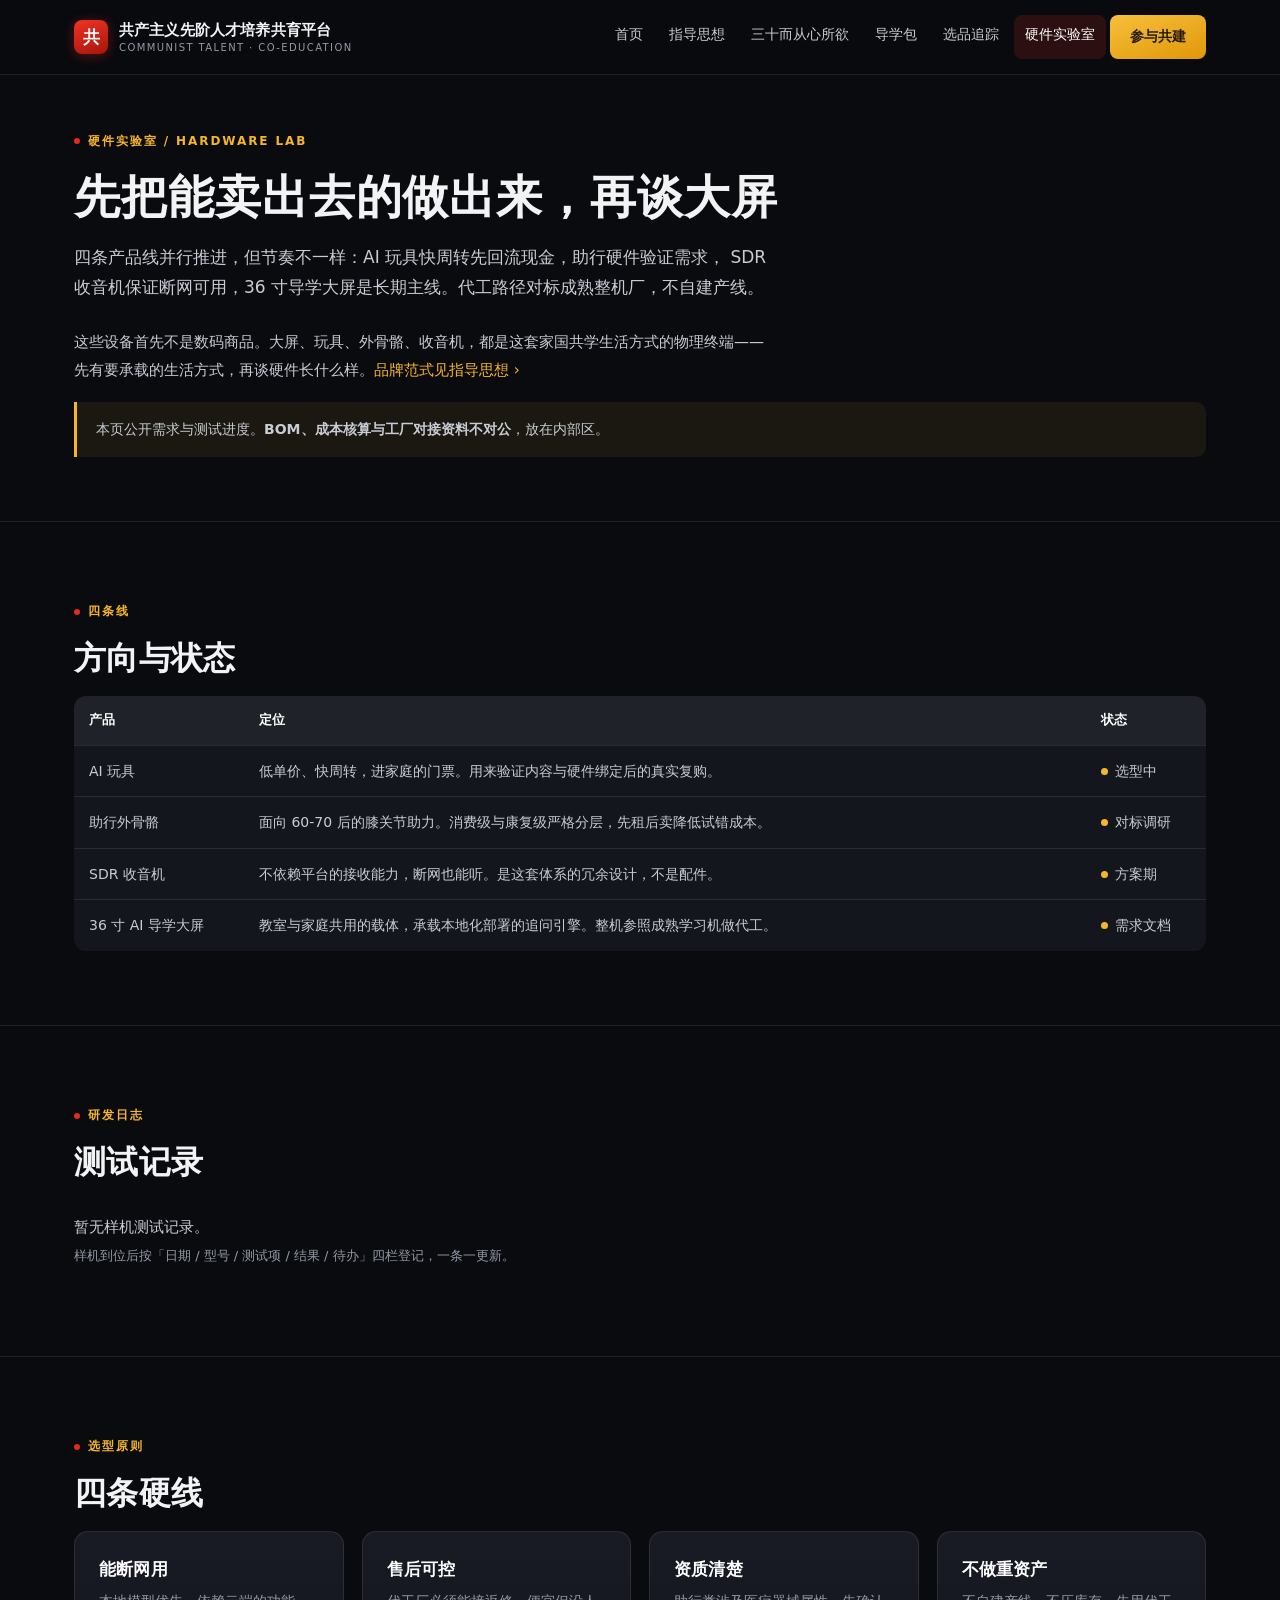
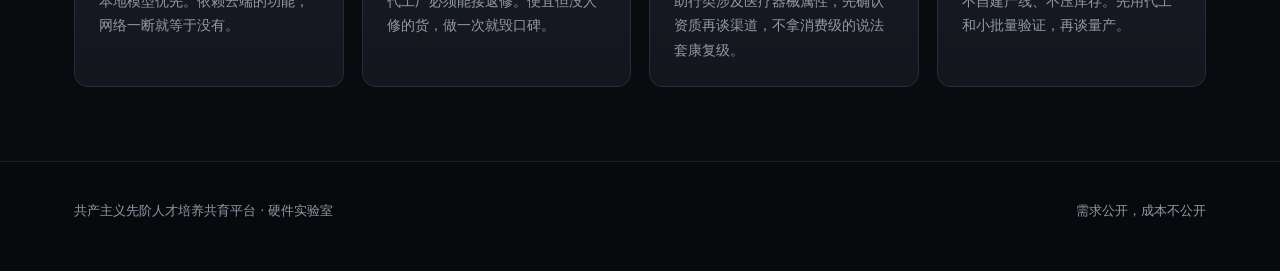
==== commit 48fba7ab: "Add brand-paradigm guidance section; embed brand intro in hardware-lab" ====
--- a/hardware-lab/index.html
+++ b/hardware-lab/index.html
@@ -36,6 +36,10 @@
     <p class="lede">
       四条产品线并行推进，但节奏不一样：AI 玩具快周转先回流现金，助行硬件验证需求，
       SDR 收音机保证断网可用，36 寸导学大屏是长期主线。代工路径对标成熟整机厂，不自建产线。
+    </p>
+    <p style="color:var(--text-2);font-size:15px;line-height:1.85;max-width:700px;margin:0 0 18px;">
+      这些设备首先不是数码商品。大屏、玩具、外骨骼、收音机，都是这套家国共学生活方式的物理终端——
+      先有要承载的生活方式，再谈硬件长什么样。<a href="/#brand-paradigm">品牌范式见指导思想 ›</a>
     </p>
     <p class="note soft">
       本页公开需求与测试进度。<strong>BOM、成本核算与工厂对接资料不对公</strong>，放在内部区。
